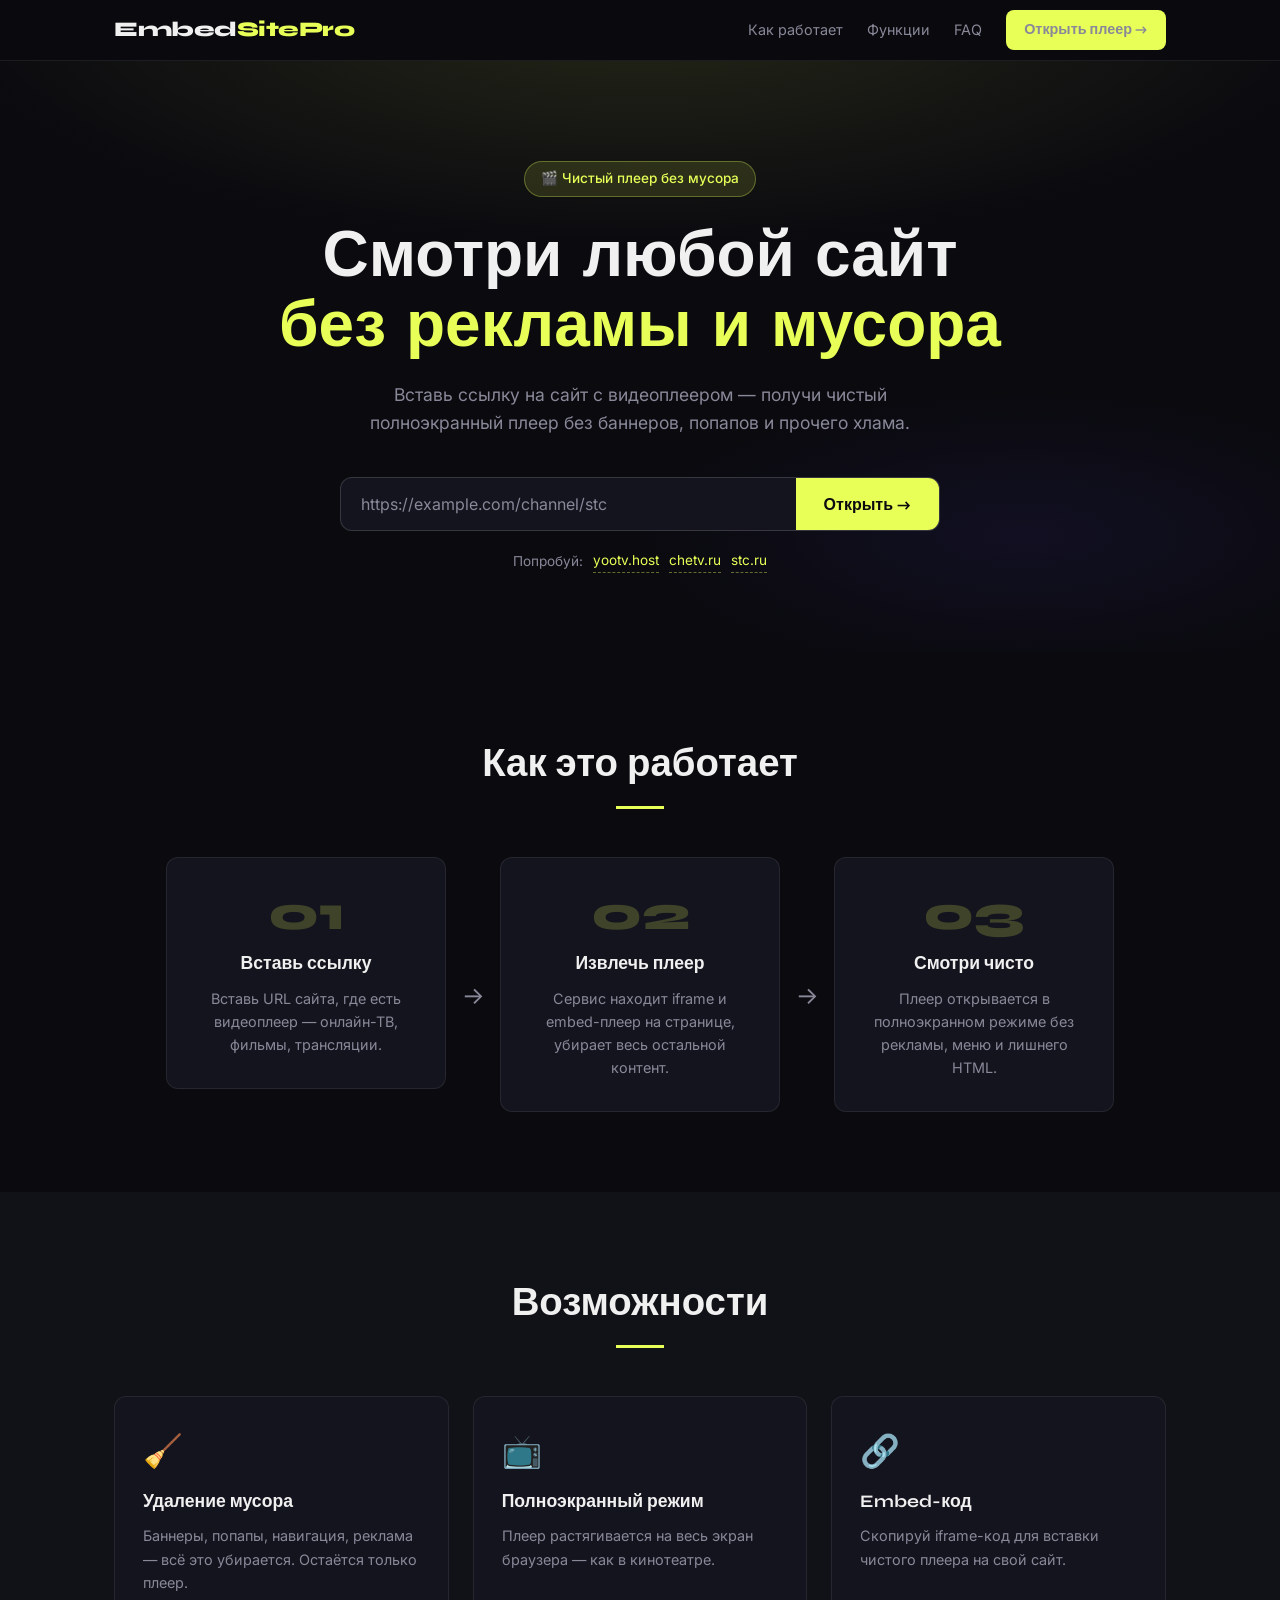
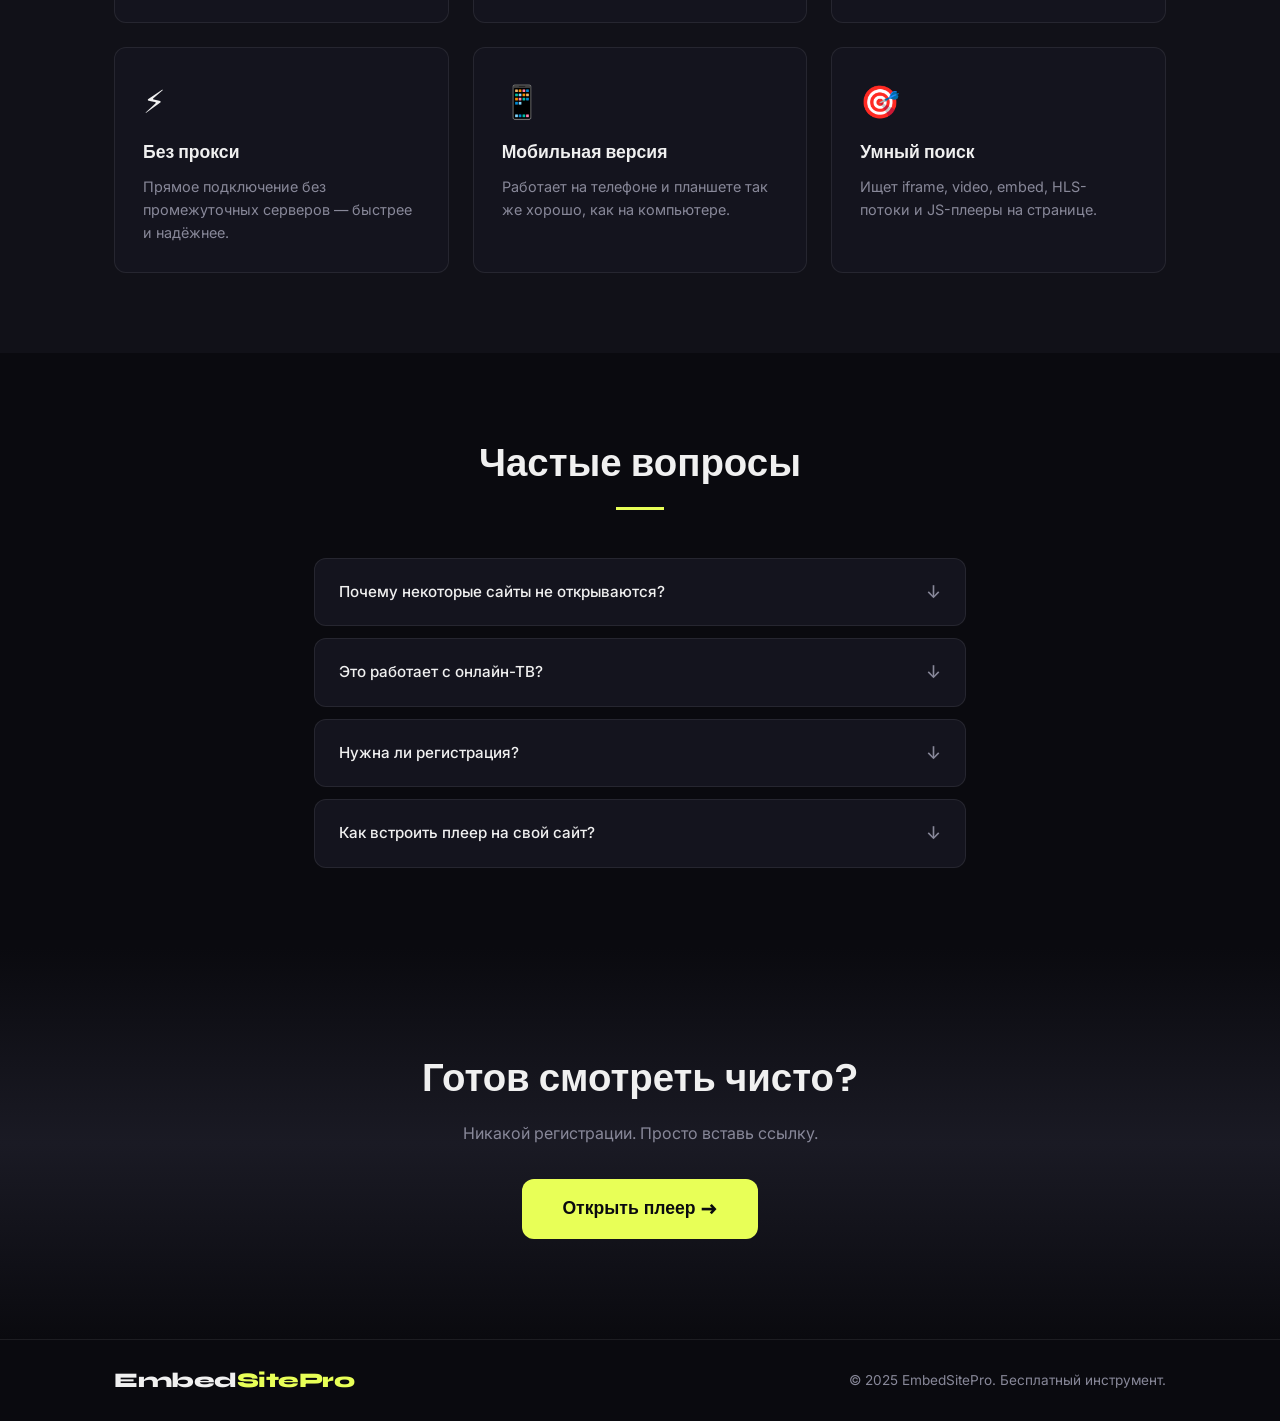
==== index.html @ e1ed6396 "Add files via upload" ====
<!DOCTYPE html>
<html lang="ru">
<head>
  <meta charset="UTF-8" />
  <meta name="viewport" content="width=device-width, initial-scale=1.0" />
  <title>EmbedSitePro — Чистый плеер с любого сайта</title>
  <link rel="stylesheet" href="styles.css" />
  <link rel="preconnect" href="https://fonts.googleapis.com" />
  <link href="https://fonts.googleapis.com/css2?family=Syne:wght@400;700;800&family=Inter:wght@400;500&display=swap" rel="stylesheet" />
</head>
<body>

  <!-- NAV -->
  <nav class="nav">
    <div class="nav-inner">
      <a href="index.html" class="logo">Embed<span>SitePro</span></a>
      <div class="nav-links">
        <a href="#how">Как работает</a>
        <a href="#features">Функции</a>
        <a href="#faq">FAQ</a>
        <a href="player.html" class="btn-nav">Открыть плеер →</a>
      </div>
    </div>
  </nav>

  <!-- HERO -->
  <section class="hero">
    <div class="hero-bg"></div>
    <div class="container">
      <div class="badge">🎬 Чистый плеер без мусора</div>
      <h1>Смотри любой сайт<br/><span class="accent">без рекламы и мусора</span></h1>
      <p class="hero-sub">Вставь ссылку на сайт с видеоплеером — получи чистый полноэкранный плеер без баннеров, попапов и прочего хлама.</p>
      <div class="hero-form">
        <input type="text" id="heroInput" placeholder="https://example.com/channel/stc" autocomplete="off" />
        <button onclick="openPlayer()">Открыть →</button>
      </div>
      <div class="hero-examples">
        <span>Попробуй:</span>
        <a href="#" onclick="tryExample('yootv.host')">yootv.host</a>
        <a href="#" onclick="tryExample('chetv.ru')">chetv.ru</a>
        <a href="#" onclick="tryExample('stc.ru')">stc.ru</a>
      </div>
    </div>
  </section>

  <!-- HOW IT WORKS -->
  <section class="section" id="how">
    <div class="container">
      <h2 class="section-title">Как это работает</h2>
      <div class="steps">
        <div class="step">
          <div class="step-num">01</div>
          <h3>Вставь ссылку</h3>
          <p>Вставь URL сайта, где есть видеоплеер — онлайн-ТВ, фильмы, трансляции.</p>
        </div>
        <div class="step-arrow">→</div>
        <div class="step">
          <div class="step-num">02</div>
          <h3>Извлечь плеер</h3>
          <p>Сервис находит iframe и embed-плеер на странице, убирает весь остальной контент.</p>
        </div>
        <div class="step-arrow">→</div>
        <div class="step">
          <div class="step-num">03</div>
          <h3>Смотри чисто</h3>
          <p>Плеер открывается в полноэкранном режиме без рекламы, меню и лишнего HTML.</p>
        </div>
      </div>
    </div>
  </section>

  <!-- FEATURES -->
  <section class="section features-section" id="features">
    <div class="container">
      <h2 class="section-title">Возможности</h2>
      <div class="features-grid">
        <div class="feature-card">
          <div class="feature-icon">🧹</div>
          <h3>Удаление мусора</h3>
          <p>Баннеры, попапы, навигация, реклама — всё это убирается. Остаётся только плеер.</p>
        </div>
        <div class="feature-card">
          <div class="feature-icon">📺</div>
          <h3>Полноэкранный режим</h3>
          <p>Плеер растягивается на весь экран браузера — как в кинотеатре.</p>
        </div>
        <div class="feature-card">
          <div class="feature-icon">🔗</div>
          <h3>Embed-код</h3>
          <p>Скопируй iframe-код для вставки чистого плеера на свой сайт.</p>
        </div>
        <div class="feature-card">
          <div class="feature-icon">⚡</div>
          <h3>Без прокси</h3>
          <p>Прямое подключение без промежуточных серверов — быстрее и надёжнее.</p>
        </div>
        <div class="feature-card">
          <div class="feature-icon">📱</div>
          <h3>Мобильная версия</h3>
          <p>Работает на телефоне и планшете так же хорошо, как на компьютере.</p>
        </div>
        <div class="feature-card">
          <div class="feature-icon">🎯</div>
          <h3>Умный поиск</h3>
          <p>Ищет iframe, video, embed, HLS-потоки и JS-плееры на странице.</p>
        </div>
      </div>
    </div>
  </section>

  <!-- FAQ -->
  <section class="section" id="faq">
    <div class="container faq-container">
      <h2 class="section-title">Частые вопросы</h2>
      <div class="faq-list">
        <div class="faq-item" onclick="toggleFaq(this)">
          <div class="faq-q">Почему некоторые сайты не открываются? <span class="faq-arrow">↓</span></div>
          <div class="faq-a">Часть сайтов блокирует встраивание через заголовок X-Frame-Options. В таком случае сервис попробует найти прямую ссылку на плеер или HLS-поток и открыть его напрямую.</div>
        </div>
        <div class="faq-item" onclick="toggleFaq(this)">
          <div class="faq-q">Это работает с онлайн-ТВ? <span class="faq-arrow">↓</span></div>
          <div class="faq-a">Да! Сервис специально оптимизирован для онлайн-телевидения: СТС, Первый канал, ЧЕ, Ю и другие каналы с embed-плеерами.</div>
        </div>
        <div class="faq-item" onclick="toggleFaq(this)">
          <div class="faq-q">Нужна ли регистрация? <span class="faq-arrow">↓</span></div>
          <div class="faq-a">Нет. Сервис полностью бесплатный и не требует аккаунта.</div>
        </div>
        <div class="faq-item" onclick="toggleFaq(this)">
          <div class="faq-q">Как встроить плеер на свой сайт? <span class="faq-arrow">↓</span></div>
          <div class="faq-a">Открой плеер, нажми кнопку «Embed-код» и скопируй готовый iframe. Вставь его на свою страницу — плеер будет работать чисто без мусора исходного сайта.</div>
        </div>
      </div>
    </div>
  </section>

  <!-- CTA -->
  <section class="cta-section">
    <div class="container">
      <h2>Готов смотреть чисто?</h2>
      <p>Никакой регистрации. Просто вставь ссылку.</p>
      <a href="player.html" class="btn-cta">Открыть плеер →</a>
    </div>
  </section>

  <!-- FOOTER -->
  <footer class="footer">
    <div class="container">
      <span class="logo">Embed<span>SitePro</span></span>
      <span class="footer-copy">© 2025 EmbedSitePro. Бесплатный инструмент.</span>
    </div>
  </footer>

  <script>
    function openPlayer() {
      const val = document.getElementById('heroInput').value.trim();
      if (!val) return;
      const url = val.startsWith('http') ? val : 'https://' + val;
      window.location.href = 'player.html?url=' + encodeURIComponent(url);
    }

    function tryExample(domain) {
      document.getElementById('heroInput').value = domain;
      openPlayer();
    }

    document.getElementById('heroInput').addEventListener('keydown', e => {
      if (e.key === 'Enter') openPlayer();
    });

    function toggleFaq(el) {
      el.classList.toggle('open');
    }
  </script>
</body>
</html>
---- styles.css ----
/* ═══════════════════════════════════════
   EmbedSitePro — Styles
   Font: Syne (headers) + Inter (body)
   Theme: Dark industrial / TV broadcast
═══════════════════════════════════════ */

*, *::before, *::after { box-sizing: border-box; margin: 0; padding: 0; }

:root {
  --bg: #0a0a0f;
  --bg2: #111118;
  --bg3: #1a1a24;
  --card: #14141e;
  --border: rgba(255,255,255,0.08);
  --border2: rgba(255,255,255,0.15);
  --accent: #e8ff57;
  --accent2: #c8e000;
  --text: #f0f0f0;
  --muted: #888899;
  --radius: 12px;
  --radius-sm: 8px;
}

html { scroll-behavior: smooth; }

body {
  background: var(--bg);
  color: var(--text);
  font-family: 'Inter', system-ui, sans-serif;
  font-size: 16px;
  line-height: 1.6;
  min-height: 100vh;
}

/* ── TYPOGRAPHY ─────────────────────── */
h1, h2, h3, .logo { font-family: 'Syne', sans-serif; }

h1 { font-size: clamp(2.2rem, 5vw, 4rem); font-weight: 800; line-height: 1.1; }
h2 { font-size: clamp(1.6rem, 3vw, 2.4rem); font-weight: 700; }
h3 { font-size: 1.1rem; font-weight: 700; }

.accent { color: var(--accent); }

/* ── LAYOUT ──────────────────────────── */
.container { max-width: 1100px; margin: 0 auto; padding: 0 24px; }

/* ── NAV ─────────────────────────────── */
.nav {
  position: sticky; top: 0; z-index: 100;
  background: rgba(10,10,15,0.92);
  backdrop-filter: blur(12px);
  border-bottom: 1px solid var(--border);
}

.nav-inner {
  max-width: 1100px; margin: 0 auto; padding: 0 24px;
  height: 60px;
  display: flex; align-items: center; gap: 2rem;
}

.logo {
  font-size: 1.3rem; font-weight: 800;
  color: var(--text); text-decoration: none;
  letter-spacing: -0.5px;
}
.logo span { color: var(--accent); }

.nav-links {
  display: flex; align-items: center; gap: 1.5rem;
  margin-left: auto;
}
.nav-links a {
  color: var(--muted); text-decoration: none; font-size: 0.9rem;
  transition: color 0.2s;
}
.nav-links a:hover { color: var(--text); }

.btn-nav {
  background: var(--accent); color: #0a0a0f;
  padding: 8px 18px; border-radius: var(--radius-sm);
  font-weight: 700; font-size: 0.85rem;
  text-decoration: none; font-family: 'Syne', sans-serif;
  transition: background 0.2s, transform 0.1s;
}
.btn-nav:hover { background: var(--accent2); color: #0a0a0f !important; }

/* ── HERO ────────────────────────────── */
.hero {
  position: relative; overflow: hidden;
  padding: 100px 0 80px;
  text-align: center;
}

.hero-bg {
  position: absolute; inset: 0; z-index: 0;
  background:
    radial-gradient(ellipse 80% 60% at 50% -10%, rgba(232,255,87,0.12) 0%, transparent 70%),
    radial-gradient(ellipse 50% 40% at 80% 80%, rgba(100,80,255,0.08) 0%, transparent 60%);
}

.hero .container { position: relative; z-index: 1; }

.badge {
  display: inline-block;
  background: rgba(232,255,87,0.12);
  border: 1px solid rgba(232,255,87,0.3);
  color: var(--accent);
  padding: 6px 16px; border-radius: 100px;
  font-size: 0.85rem; font-weight: 500;
  margin-bottom: 1.5rem;
}

.hero h1 { margin-bottom: 1.2rem; }

.hero-sub {
  color: var(--muted); font-size: 1.1rem;
  max-width: 560px; margin: 0 auto 2.5rem;
}

.hero-form {
  display: flex; gap: 0;
  max-width: 600px; margin: 0 auto 1.2rem;
  background: var(--card);
  border: 1px solid var(--border2);
  border-radius: var(--radius);
  overflow: hidden;
}

.hero-form input {
  flex: 1; background: transparent;
  border: none; outline: none;
  color: var(--text); font-size: 1rem;
  padding: 16px 20px;
  font-family: 'Inter', sans-serif;
}
.hero-form input::placeholder { color: var(--muted); }

.hero-form button {
  background: var(--accent); color: #0a0a0f;
  border: none; padding: 16px 28px;
  font-size: 1rem; font-weight: 700; cursor: pointer;
  font-family: 'Syne', sans-serif;
  transition: background 0.2s;
  white-space: nowrap;
}
.hero-form button:hover { background: var(--accent2); }

.hero-examples {
  display: flex; align-items: center; gap: 10px;
  justify-content: center; flex-wrap: wrap;
  font-size: 0.85rem;
}
.hero-examples span { color: var(--muted); }
.hero-examples a {
  color: var(--accent); text-decoration: none;
  border-bottom: 1px dashed rgba(232,255,87,0.4);
  transition: border-color 0.2s;
}
.hero-examples a:hover { border-color: var(--accent); }

/* ── SECTIONS ────────────────────────── */
.section { padding: 80px 0; }
.section-title {
  text-align: center; margin-bottom: 3rem;
  position: relative;
}
.section-title::after {
  content: '';
  display: block; width: 48px; height: 3px;
  background: var(--accent);
  margin: 12px auto 0;
}

/* ── STEPS ───────────────────────────── */
.steps {
  display: flex; align-items: flex-start;
  gap: 16px; flex-wrap: wrap; justify-content: center;
}

.step {
  flex: 1; min-width: 200px; max-width: 280px;
  background: var(--card);
  border: 1px solid var(--border);
  border-radius: var(--radius);
  padding: 2rem 1.5rem;
  text-align: center;
}

.step-num {
  font-family: 'Syne', sans-serif;
  font-size: 3rem; font-weight: 800;
  color: rgba(232,255,87,0.2);
  line-height: 1; margin-bottom: 12px;
}

.step h3 { margin-bottom: 8px; }
.step p { color: var(--muted); font-size: 0.9rem; }

.step-arrow {
  font-size: 1.5rem; color: var(--muted);
  align-self: center; padding-top: 24px;
}

/* ── FEATURES ────────────────────────── */
.features-section { background: var(--bg2); }

.features-grid {
  display: grid;
  grid-template-columns: repeat(auto-fill, minmax(280px, 1fr));
  gap: 1.5rem;
}

.feature-card {
  background: var(--card);
  border: 1px solid var(--border);
  border-radius: var(--radius);
  padding: 1.75rem;
  transition: border-color 0.2s, transform 0.2s;
}
.feature-card:hover {
  border-color: rgba(232,255,87,0.3);
  transform: translateY(-2px);
}

.feature-icon { font-size: 2rem; margin-bottom: 12px; }
.feature-card h3 { margin-bottom: 8px; }
.feature-card p { color: var(--muted); font-size: 0.9rem; }

/* ── FAQ ─────────────────────────────── */
.faq-container { max-width: 700px; }

.faq-list { display: flex; flex-direction: column; gap: 12px; }

.faq-item {
  background: var(--card);
  border: 1px solid var(--border);
  border-radius: var(--radius);
  cursor: pointer;
  overflow: hidden;
  transition: border-color 0.2s;
}
.faq-item:hover { border-color: var(--border2); }
.faq-item.open { border-color: rgba(232,255,87,0.3); }

.faq-q {
  padding: 1.2rem 1.5rem;
  display: flex; justify-content: space-between; align-items: center;
  font-weight: 500; font-size: 0.95rem;
}

.faq-arrow {
  color: var(--muted); font-size: 1.1rem;
  transition: transform 0.3s;
}
.faq-item.open .faq-arrow { transform: rotate(180deg); color: var(--accent); }

.faq-a {
  max-height: 0; overflow: hidden;
  color: var(--muted); font-size: 0.9rem;
  padding: 0 1.5rem;
  transition: max-height 0.3s ease, padding 0.3s;
}
.faq-item.open .faq-a {
  max-height: 200px;
  padding: 0 1.5rem 1.2rem;
}

/* ── CTA ─────────────────────────────── */
.cta-section {
  padding: 100px 0;
  text-align: center;
  background: linear-gradient(180deg, var(--bg) 0%, var(--bg3) 50%, var(--bg) 100%);
}

.cta-section h2 { margin-bottom: 12px; }
.cta-section p { color: var(--muted); margin-bottom: 2rem; }

.btn-cta {
  display: inline-block;
  background: var(--accent); color: #0a0a0f;
  padding: 16px 40px; border-radius: var(--radius);
  font-size: 1.1rem; font-weight: 800;
  font-family: 'Syne', sans-serif;
  text-decoration: none;
  transition: background 0.2s, transform 0.1s;
}
.btn-cta:hover { background: var(--accent2); transform: scale(1.02); }

/* ── FOOTER ──────────────────────────── */
.footer {
  border-top: 1px solid var(--border);
  padding: 24px;
}
.footer .container {
  display: flex; justify-content: space-between;
  align-items: center; gap: 1rem; flex-wrap: wrap;
}
.footer-copy { color: var(--muted); font-size: 0.85rem; }

/* ══════════════════════════════════════
   PLAYER PAGE
══════════════════════════════════════ */
body.player-page {
  display: flex; flex-direction: column;
  height: 100vh; overflow: hidden;
  background: #000;
}

/* ── TOPBAR ──────────────────────────── */
.player-topbar {
  display: flex; align-items: center; gap: 12px;
  padding: 10px 16px;
  background: var(--bg2);
  border-bottom: 1px solid var(--border);
  flex-shrink: 0; z-index: 10;
  min-height: 56px;
}

.logo-small {
  font-family: 'Syne', sans-serif;
  font-size: 1rem; font-weight: 800;
  color: var(--text); text-decoration: none;
  white-space: nowrap;
}
.logo-small span { color: var(--accent); }

.player-url-wrap {
  display: flex; flex: 1; gap: 0;
  background: var(--bg3);
  border: 1px solid var(--border);
  border-radius: var(--radius-sm);
  overflow: hidden;
  max-width: 800px;
}

.player-url-wrap input {
  flex: 1; background: transparent;
  border: none; outline: none;
  color: var(--text); font-size: 0.9rem;
  padding: 10px 14px;
  font-family: 'Inter', sans-serif;
  min-width: 0;
}
.player-url-wrap input::placeholder { color: var(--muted); }

#loadBtn {
  background: var(--accent); color: #0a0a0f;
  border: none; padding: 10px 18px;
  font-size: 0.85rem; font-weight: 700; cursor: pointer;
  font-family: 'Syne', sans-serif;
  white-space: nowrap;
  transition: background 0.15s;
}
#loadBtn:hover { background: var(--accent2); }

.topbar-actions {
  display: flex; gap: 8px; flex-shrink: 0;
}

.topbar-actions button {
  background: var(--bg3);
  border: 1px solid var(--border);
  color: var(--text);
  width: 38px; height: 38px;
  border-radius: var(--radius-sm);
  cursor: pointer; font-size: 1rem;
  display: flex; align-items: center; justify-content: center;
  transition: background 0.15s, border-color 0.15s;
}
.topbar-actions button:hover {
  background: var(--card); border-color: var(--border2);
}

/* ── PLAYER AREA ─────────────────────── */
.player-area {
  flex: 1; position: relative;
  display: flex; align-items: center; justify-content: center;
  overflow: hidden; background: #000;
}

/* ── START SCREEN ────────────────────── */
.start-screen, .loader-screen, .error-screen {
  position: absolute; inset: 0;
  display: flex; align-items: center; justify-content: center;
  background: var(--bg);
  z-index: 5;
}

.start-inner, .loader-inner, .error-inner {
  text-align: center; padding: 2rem;
  max-width: 520px; width: 100%;
}

.start-icon { font-size: 4rem; margin-bottom: 1rem; }
.start-inner h2 { margin-bottom: 12px; }
.start-inner p { color: var(--muted); margin-bottom: 2rem; }

.start-form {
  display: flex; gap: 0;
  background: var(--card);
  border: 1px solid var(--border2);
  border-radius: var(--radius);
  overflow: hidden;
  margin-bottom: 1.5rem;
}

.start-form input {
  flex: 1; background: transparent;
  border: none; outline: none;
  color: var(--text); font-size: 0.95rem;
  padding: 14px 18px;
  font-family: 'Inter', sans-serif;
  min-width: 0;
}
.start-form input::placeholder { color: var(--muted); }

.start-form button {
  background: var(--accent); color: #0a0a0f;
  border: none; padding: 14px 22px;
  font-weight: 700; cursor: pointer;
  font-family: 'Syne', sans-serif;
  white-space: nowrap;
  transition: background 0.15s;
}
.start-form button:hover { background: var(--accent2); }

.start-examples {
  display: flex; flex-wrap: wrap; gap: 8px;
  justify-content: center; align-items: center;
  font-size: 0.85rem;
}
.start-examples span { color: var(--muted); }
.start-examples button {
  background: var(--card);
  border: 1px solid var(--border2);
  color: var(--accent); padding: 6px 14px;
  border-radius: 100px; font-size: 0.8rem;
  cursor: pointer; transition: background 0.15s;
  font-family: 'Inter', sans-serif;
}
.start-examples button:hover { background: var(--bg3); }

/* ── LOADER ──────────────────────────── */
.spinner {
  width: 48px; height: 48px;
  border: 3px solid var(--border2);
  border-top-color: var(--accent);
  border-radius: 50%;
  animation: spin 0.8s linear infinite;
  margin: 0 auto 1.5rem;
}
@keyframes spin { to { transform: rotate(360deg); } }

#loaderText { color: var(--text); margin-bottom: 1rem; }

.loader-steps {
  display: flex; flex-direction: column; gap: 6px;
  text-align: left; max-width: 320px; margin: 0 auto;
}
.loader-step {
  font-size: 0.82rem; color: var(--accent);
  animation: fadeIn 0.3s ease;
}
@keyframes fadeIn { from { opacity: 0; transform: translateY(4px); } to { opacity: 1; transform: none; } }

/* ── ERROR ───────────────────────────── */
.error-icon { font-size: 3rem; margin-bottom: 1rem; }
.error-inner h3 { margin-bottom: 10px; }
.error-inner p { color: var(--muted); margin-bottom: 2rem; font-size: 0.9rem; }

.error-actions {
  display: flex; gap: 10px; flex-wrap: wrap; justify-content: center;
}
.error-actions button {
  background: var(--card);
  border: 1px solid var(--border2);
  color: var(--text); padding: 10px 18px;
  border-radius: var(--radius-sm);
  font-size: 0.85rem; cursor: pointer;
  transition: background 0.15s, border-color 0.15s;
  font-family: 'Inter', sans-serif;
}
.error-actions button:first-child {
  background: var(--accent); color: #0a0a0f;
  border-color: var(--accent); font-weight: 700;
}
.error-actions button:hover { background: var(--bg3); }
.error-actions button:first-child:hover { background: var(--accent2); }

/* ── IFRAME WRAP ─────────────────────── */
.iframe-wrap {
  position: absolute; inset: 0;
  display: flex; align-items: stretch;
}

.iframe-wrap iframe {
  width: 100%; height: 100%; border: none;
  display: block;
}

.iframe-overlay {
  position: absolute; inset: 0;
  background: rgba(0,0,0,0.85);
  display: flex; align-items: center; justify-content: center;
  z-index: 10;
}

.overlay-msg {
  text-align: center; padding: 2rem; max-width: 400px;
}
.overlay-icon { font-size: 2.5rem; margin-bottom: 1rem; }
.overlay-msg h3 { margin-bottom: 8px; }
.overlay-msg p { color: var(--muted); margin-bottom: 1.5rem; font-size: 0.9rem; }
.overlay-msg button {
  background: var(--accent); color: #0a0a0f;
  border: none; padding: 12px 24px;
  border-radius: var(--radius-sm);
  font-weight: 700; cursor: pointer;
  font-family: 'Syne', sans-serif;
  transition: background 0.15s;
}
.overlay-msg button:hover { background: var(--accent2); }

/* ── NATIVE VIDEO ────────────────────── */
.native-player-wrap {
  position: absolute; inset: 0;
  display: flex; align-items: center; justify-content: center;
  background: #000;
  flex-direction: column;
}

.native-player-wrap video {
  width: 100%; height: 100%;
  object-fit: contain;
}

.native-label {
  position: absolute; top: 12px; left: 16px;
  background: rgba(0,0,0,0.7);
  color: var(--accent);
  padding: 4px 12px; border-radius: 100px;
  font-size: 0.8rem;
}

/* ── EMBED MODAL ─────────────────────── */
.modal-backdrop {
  position: fixed; inset: 0; z-index: 1000;
  background: rgba(0,0,0,0.75);
  display: flex; align-items: center; justify-content: center;
  padding: 1rem;
}

.modal {
  background: var(--bg2);
  border: 1px solid var(--border2);
  border-radius: var(--radius);
  padding: 2rem; width: 100%; max-width: 520px;
}

.modal h3 { margin-bottom: 8px; }
.modal > p { color: var(--muted); font-size: 0.9rem; margin-bottom: 1rem; }

.modal textarea {
  width: 100%;
  background: var(--bg3);
  border: 1px solid var(--border);
  border-radius: var(--radius-sm);
  color: var(--accent);
  font-family: 'Courier New', monospace;
  font-size: 0.8rem; padding: 12px;
  resize: vertical; outline: none;
  margin-bottom: 1rem;
}

.modal-actions { display: flex; gap: 10px; }
.modal-actions button {
  flex: 1;
  background: var(--card);
  border: 1px solid var(--border2);
  color: var(--text); padding: 10px;
  border-radius: var(--radius-sm);
  font-size: 0.9rem; cursor: pointer;
  font-family: 'Syne', sans-serif; font-weight: 700;
  transition: background 0.15s;
}
.modal-actions button:first-child {
  background: var(--accent); color: #0a0a0f;
  border-color: var(--accent);
}
.modal-actions button:hover { background: var(--bg3); }
.modal-actions button:first-child:hover { background: var(--accent2); }

/* ── RESPONSIVE ──────────────────────── */
@media (max-width: 640px) {
  .nav-links a:not(.btn-nav) { display: none; }
  .step-arrow { transform: rotate(90deg); }
  .steps { flex-direction: column; align-items: center; }

  .player-topbar { flex-wrap: wrap; }
  .logo-small { order: 1; }
  .topbar-actions { order: 2; margin-left: auto; }
  .player-url-wrap { order: 3; width: 100%; max-width: 100%; }
}
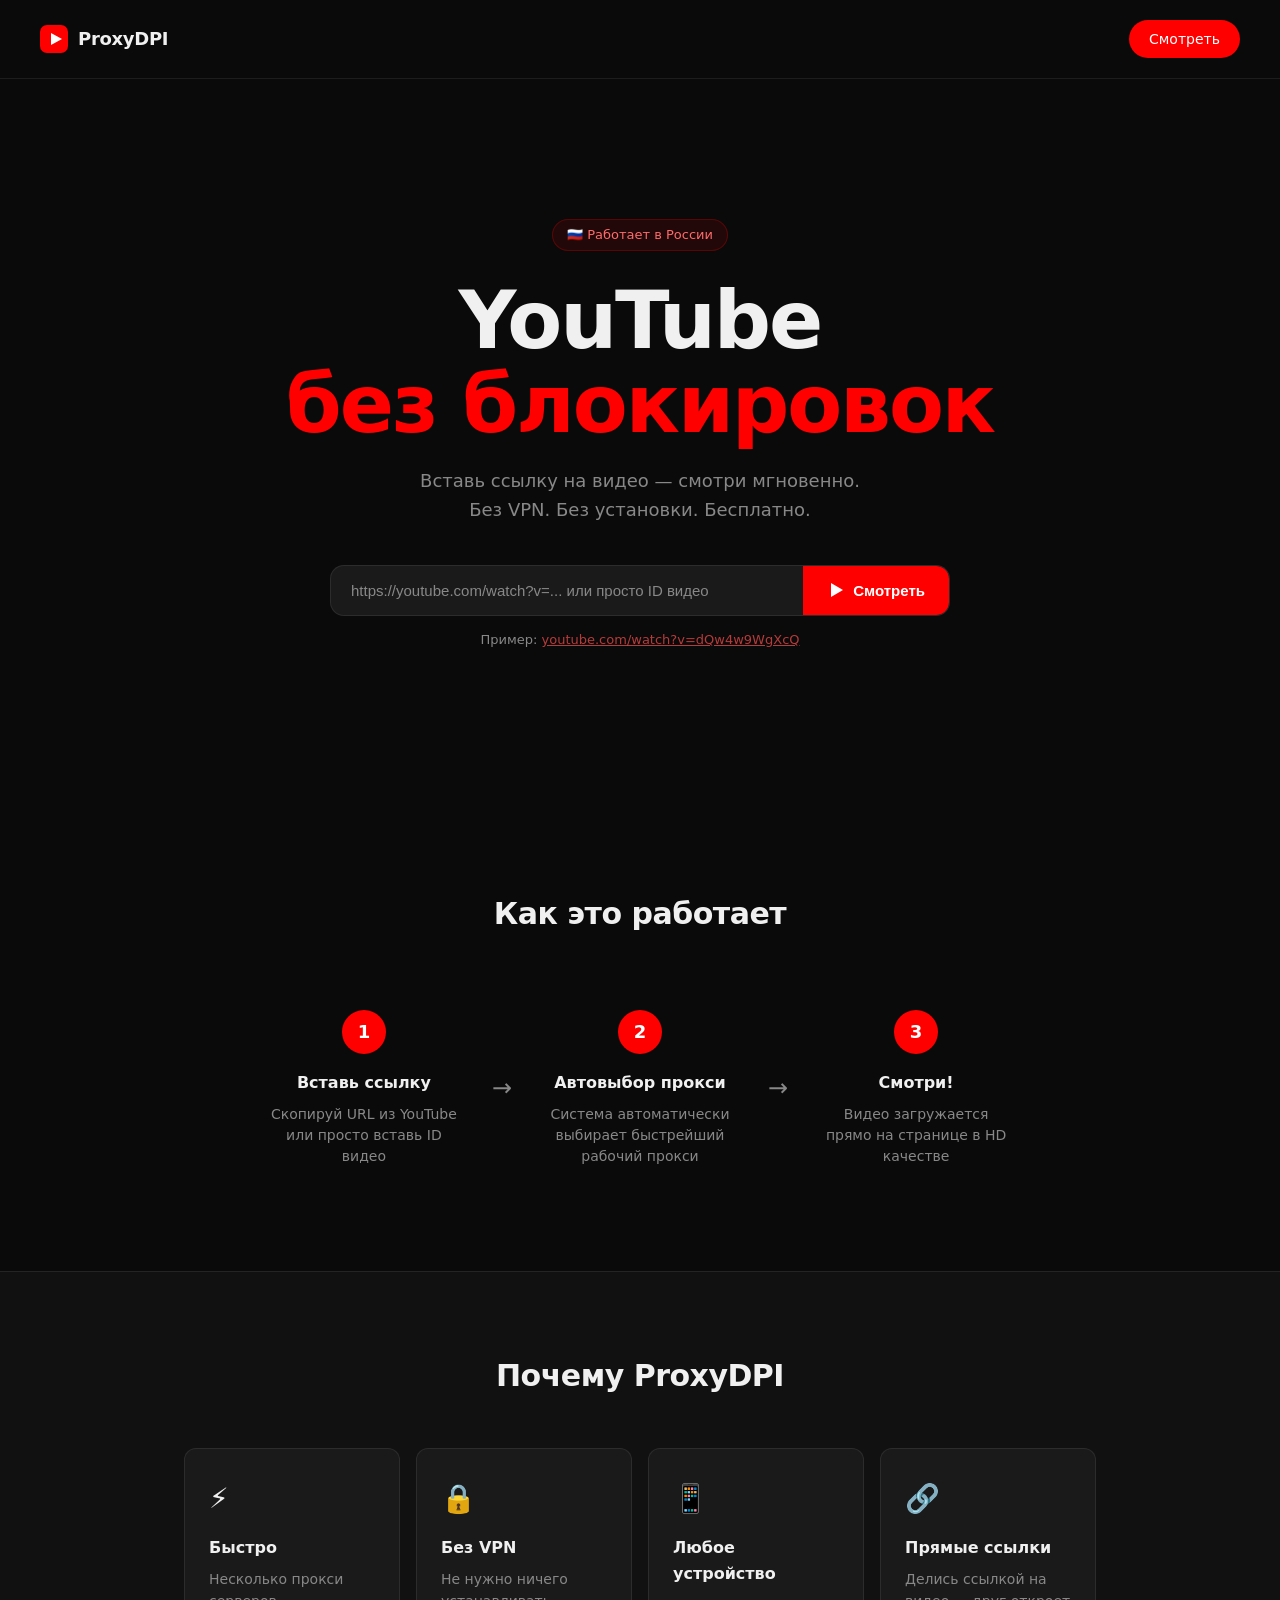
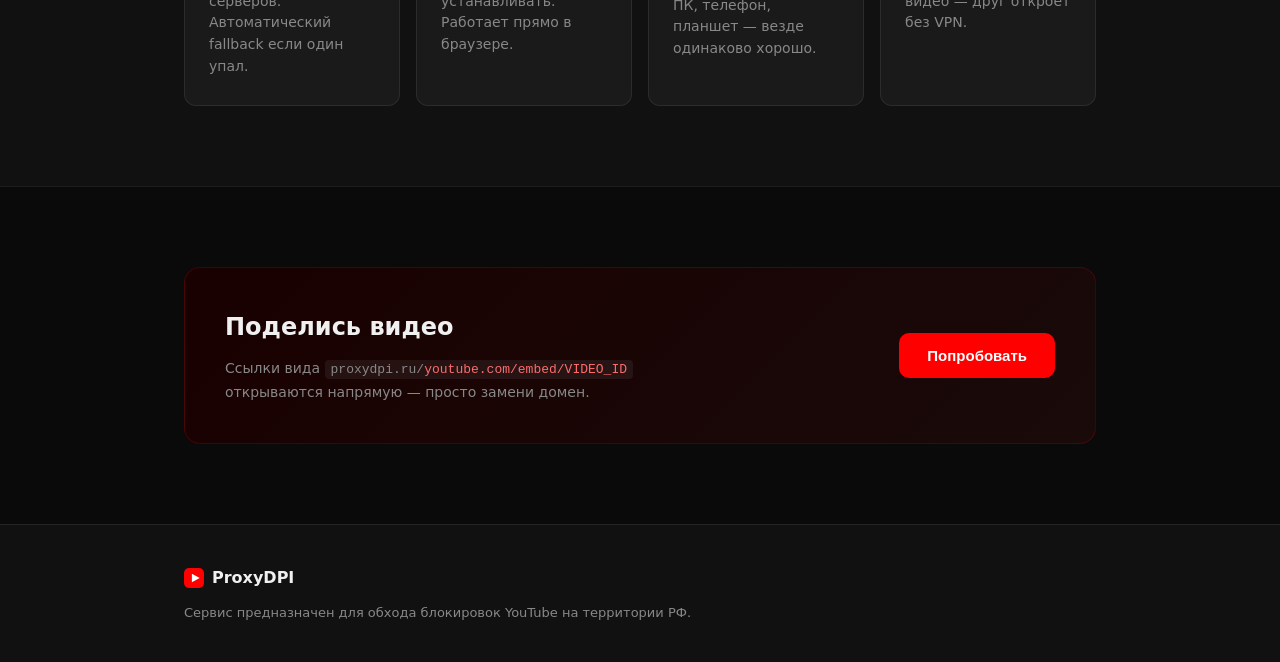
==== commit 34b7effc: "Add files via upload" ====
--- a/index.html
+++ b/index.html
@@ -3,173 +3,171 @@
 <head>
   <meta charset="UTF-8" />
   <meta name="viewport" content="width=device-width, initial-scale=1.0" />
-  <title>EmbedSitePro — Чистый плеер с любого сайта</title>
-  <link rel="stylesheet" href="styles.css" />
-  <link rel="preconnect" href="https://fonts.googleapis.com" />
-  <link href="https://fonts.googleapis.com/css2?family=Syne:wght@400;700;800&family=Inter:wght@400;500&display=swap" rel="stylesheet" />
+  <title>ProxyDPI — YouTube в России</title>
+  <link rel="stylesheet" href="style.css" />
+  <meta name="description" content="Смотри YouTube без VPN. Вставь ссылку — смотри прямо сейчас." />
 </head>
 <body>
 
-  <!-- NAV -->
-  <nav class="nav">
-    <div class="nav-inner">
-      <a href="index.html" class="logo">Embed<span>SitePro</span></a>
-      <div class="nav-links">
-        <a href="#how">Как работает</a>
-        <a href="#features">Функции</a>
-        <a href="#faq">FAQ</a>
-        <a href="player.html" class="btn-nav">Открыть плеер →</a>
+  <!-- HERO -->
+  <header class="hero">
+    <nav class="nav">
+      <div class="logo">
+        <svg width="28" height="28" viewBox="0 0 28 28" fill="none">
+          <rect width="28" height="28" rx="7" fill="#FF0000"/>
+          <polygon points="11,8 22,14 11,20" fill="white"/>
+        </svg>
+        <span>ProxyDPI</span>
       </div>
+      <a href="#watch" class="btn-nav">Смотреть</a>
+    </nav>
+
+    <div class="hero-content">
+      <div class="badge">🇷🇺 Работает в России</div>
+      <h1>YouTube<br/><span class="accent">без блокировок</span></h1>
+      <p class="sub">Вставь ссылку на видео — смотри мгновенно.<br/>Без VPN. Без установки. Бесплатно.</p>
+
+      <div class="search-box" id="watch">
+        <input
+          type="text"
+          id="url-input"
+          placeholder="https://youtube.com/watch?v=... или просто ID видео"
+          autocomplete="off"
+        />
+        <button id="watch-btn" onclick="loadVideo()">
+          <svg width="18" height="18" viewBox="0 0 18 18" fill="none">
+            <polygon points="4,2 16,9 4,16" fill="currentColor"/>
+          </svg>
+          Смотреть
+        </button>
+      </div>
+      <p class="hint">Пример: <a href="#" onclick="demo(); return false;">youtube.com/watch?v=dQw4w9WgXcQ</a></p>
     </div>
-  </nav>
+  </header>
 
-  <!-- HERO -->
-  <section class="hero">
-    <div class="hero-bg"></div>
+  <!-- PLAYER SECTION -->
+  <section class="player-section" id="player-section" style="display:none">
     <div class="container">
-      <div class="badge">🎬 Чистый плеер без мусора</div>
-      <h1>Смотри любой сайт<br/><span class="accent">без рекламы и мусора</span></h1>
-      <p class="hero-sub">Вставь ссылку на сайт с видеоплеером — получи чистый полноэкранный плеер без баннеров, попапов и прочего хлама.</p>
-      <div class="hero-form">
-        <input type="text" id="heroInput" placeholder="https://example.com/channel/stc" autocomplete="off" />
-        <button onclick="openPlayer()">Открыть →</button>
+      <div class="player-header">
+        <h2 id="player-title">Загрузка...</h2>
+        <div class="proxy-status">
+          <span class="dot" id="status-dot"></span>
+          <span id="status-text">Подключение...</span>
+        </div>
       </div>
-      <div class="hero-examples">
-        <span>Попробуй:</span>
-        <a href="#" onclick="tryExample('yootv.host')">yootv.host</a>
-        <a href="#" onclick="tryExample('chetv.ru')">chetv.ru</a>
-        <a href="#" onclick="tryExample('stc.ru')">stc.ru</a>
+      <div class="player-wrap" id="player-wrap">
+        <div class="loader" id="loader">
+          <div class="spinner"></div>
+          <p>Ищем рабочий прокси...</p>
+        </div>
+        <iframe
+          id="yt-frame"
+          style="display:none"
+          allowfullscreen
+          allow="accelerometer; autoplay; clipboard-write; encrypted-media; gyroscope; picture-in-picture"
+          frameborder="0"
+        ></iframe>
+        <div class="error-block" id="error-block" style="display:none">
+          <div class="error-icon">⚠️</div>
+          <h3>Не удалось загрузить</h3>
+          <p id="error-msg">Все прокси недоступны. Попробуйте позже.</p>
+          <button onclick="retryLoad()" class="btn-retry">Попробовать снова</button>
+        </div>
+      </div>
+      <div class="player-actions">
+        <button onclick="copyLink()" class="btn-action">
+          <svg width="14" height="14" viewBox="0 0 14 14" fill="none"><rect x="4" y="4" width="8" height="8" rx="1.5" stroke="currentColor" stroke-width="1.2"/><path d="M2 10V2h8" stroke="currentColor" stroke-width="1.2" stroke-linecap="round"/></svg>
+          Скопировать ссылку
+        </button>
+        <button onclick="openNewSearch()" class="btn-action">
+          <svg width="14" height="14" viewBox="0 0 14 14" fill="none"><circle cx="6" cy="6" r="4" stroke="currentColor" stroke-width="1.2"/><path d="M9.5 9.5L12 12" stroke="currentColor" stroke-width="1.2" stroke-linecap="round"/></svg>
+          Другое видео
+        </button>
       </div>
     </div>
   </section>
 
   <!-- HOW IT WORKS -->
-  <section class="section" id="how">
+  <section class="how">
     <div class="container">
       <h2 class="section-title">Как это работает</h2>
       <div class="steps">
         <div class="step">
-          <div class="step-num">01</div>
+          <div class="step-num">1</div>
           <h3>Вставь ссылку</h3>
-          <p>Вставь URL сайта, где есть видеоплеер — онлайн-ТВ, фильмы, трансляции.</p>
+          <p>Скопируй URL из YouTube или просто вставь ID видео</p>
         </div>
         <div class="step-arrow">→</div>
         <div class="step">
-          <div class="step-num">02</div>
-          <h3>Извлечь плеер</h3>
-          <p>Сервис находит iframe и embed-плеер на странице, убирает весь остальной контент.</p>
+          <div class="step-num">2</div>
+          <h3>Автовыбор прокси</h3>
+          <p>Система автоматически выбирает быстрейший рабочий прокси</p>
         </div>
         <div class="step-arrow">→</div>
         <div class="step">
-          <div class="step-num">03</div>
-          <h3>Смотри чисто</h3>
-          <p>Плеер открывается в полноэкранном режиме без рекламы, меню и лишнего HTML.</p>
+          <div class="step-num">3</div>
+          <h3>Смотри!</h3>
+          <p>Видео загружается прямо на странице в HD качестве</p>
         </div>
       </div>
     </div>
   </section>
 
   <!-- FEATURES -->
-  <section class="section features-section" id="features">
+  <section class="features">
     <div class="container">
-      <h2 class="section-title">Возможности</h2>
-      <div class="features-grid">
-        <div class="feature-card">
-          <div class="feature-icon">🧹</div>
-          <h3>Удаление мусора</h3>
-          <p>Баннеры, попапы, навигация, реклама — всё это убирается. Остаётся только плеер.</p>
+      <h2 class="section-title">Почему ProxyDPI</h2>
+      <div class="feat-grid">
+        <div class="feat-card">
+          <div class="feat-icon">⚡</div>
+          <h3>Быстро</h3>
+          <p>Несколько прокси серверов. Автоматический fallback если один упал.</p>
         </div>
-        <div class="feature-card">
-          <div class="feature-icon">📺</div>
-          <h3>Полноэкранный режим</h3>
-          <p>Плеер растягивается на весь экран браузера — как в кинотеатре.</p>
+        <div class="feat-card">
+          <div class="feat-icon">🔒</div>
+          <h3>Без VPN</h3>
+          <p>Не нужно ничего устанавливать. Работает прямо в браузере.</p>
         </div>
-        <div class="feature-card">
-          <div class="feature-icon">🔗</div>
-          <h3>Embed-код</h3>
-          <p>Скопируй iframe-код для вставки чистого плеера на свой сайт.</p>
+        <div class="feat-card">
+          <div class="feat-icon">📱</div>
+          <h3>Любое устройство</h3>
+          <p>ПК, телефон, планшет — везде одинаково хорошо.</p>
         </div>
-        <div class="feature-card">
-          <div class="feature-icon">⚡</div>
-          <h3>Без прокси</h3>
-          <p>Прямое подключение без промежуточных серверов — быстрее и надёжнее.</p>
-        </div>
-        <div class="feature-card">
-          <div class="feature-icon">📱</div>
-          <h3>Мобильная версия</h3>
-          <p>Работает на телефоне и планшете так же хорошо, как на компьютере.</p>
-        </div>
-        <div class="feature-card">
-          <div class="feature-icon">🎯</div>
-          <h3>Умный поиск</h3>
-          <p>Ищет iframe, video, embed, HLS-потоки и JS-плееры на странице.</p>
+        <div class="feat-card">
+          <div class="feat-icon">🔗</div>
+          <h3>Прямые ссылки</h3>
+          <p>Делись ссылкой на видео — друг откроет без VPN.</p>
         </div>
       </div>
     </div>
   </section>
 
-  <!-- FAQ -->
-  <section class="section" id="faq">
-    <div class="container faq-container">
-      <h2 class="section-title">Частые вопросы</h2>
-      <div class="faq-list">
-        <div class="faq-item" onclick="toggleFaq(this)">
-          <div class="faq-q">Почему некоторые сайты не открываются? <span class="faq-arrow">↓</span></div>
-          <div class="faq-a">Часть сайтов блокирует встраивание через заголовок X-Frame-Options. В таком случае сервис попробует найти прямую ссылку на плеер или HLS-поток и открыть его напрямую.</div>
+  <!-- SHARE / EMBED INFO -->
+  <section class="share-section">
+    <div class="container">
+      <div class="share-box">
+        <div>
+          <h2>Поделись видео</h2>
+          <p>Ссылки вида <code>proxydpi.ru/<span class="hl">youtube.com/embed/VIDEO_ID</span></code> открываются напрямую — просто замени домен.</p>
         </div>
-        <div class="faq-item" onclick="toggleFaq(this)">
-          <div class="faq-q">Это работает с онлайн-ТВ? <span class="faq-arrow">↓</span></div>
-          <div class="faq-a">Да! Сервис специально оптимизирован для онлайн-телевидения: СТС, Первый канал, ЧЕ, Ю и другие каналы с embed-плеерами.</div>
-        </div>
-        <div class="faq-item" onclick="toggleFaq(this)">
-          <div class="faq-q">Нужна ли регистрация? <span class="faq-arrow">↓</span></div>
-          <div class="faq-a">Нет. Сервис полностью бесплатный и не требует аккаунта.</div>
-        </div>
-        <div class="faq-item" onclick="toggleFaq(this)">
-          <div class="faq-q">Как встроить плеер на свой сайт? <span class="faq-arrow">↓</span></div>
-          <div class="faq-a">Открой плеер, нажми кнопку «Embed-код» и скопируй готовый iframe. Вставь его на свою страницу — плеер будет работать чисто без мусора исходного сайта.</div>
-        </div>
+        <button onclick="openNewSearch()" class="btn-primary">Попробовать</button>
       </div>
     </div>
   </section>
 
-  <!-- CTA -->
-  <section class="cta-section">
-    <div class="container">
-      <h2>Готов смотреть чисто?</h2>
-      <p>Никакой регистрации. Просто вставь ссылку.</p>
-      <a href="player.html" class="btn-cta">Открыть плеер →</a>
-    </div>
-  </section>
-
-  <!-- FOOTER -->
   <footer class="footer">
     <div class="container">
-      <span class="logo">Embed<span>SitePro</span></span>
-      <span class="footer-copy">© 2025 EmbedSitePro. Бесплатный инструмент.</span>
+      <div class="footer-logo">
+        <svg width="20" height="20" viewBox="0 0 28 28" fill="none">
+          <rect width="28" height="28" rx="7" fill="#FF0000"/>
+          <polygon points="11,8 22,14 11,20" fill="white"/>
+        </svg>
+        ProxyDPI
+      </div>
+      <p class="footer-note">Сервис предназначен для обхода блокировок YouTube на территории РФ.</p>
     </div>
   </footer>
 
-  <script>
-    function openPlayer() {
-      const val = document.getElementById('heroInput').value.trim();
-      if (!val) return;
-      const url = val.startsWith('http') ? val : 'https://' + val;
-      window.location.href = 'player.html?url=' + encodeURIComponent(url);
-    }
-
-    function tryExample(domain) {
-      document.getElementById('heroInput').value = domain;
-      openPlayer();
-    }
-
-    document.getElementById('heroInput').addEventListener('keydown', e => {
-      if (e.key === 'Enter') openPlayer();
-    });
-
-    function toggleFaq(el) {
-      el.classList.toggle('open');
-    }
-  </script>
+  <script src="app.js"></script>
 </body>
 </html>
--- a/style.css
+++ b/style.css
@@ -0,0 +1,472 @@
+*, *::before, *::after {
+  box-sizing: border-box;
+  margin: 0;
+  padding: 0;
+}
+
+:root {
+  --red: #FF0000;
+  --red-dark: #CC0000;
+  --bg: #0a0a0a;
+  --bg2: #111111;
+  --bg3: #1a1a1a;
+  --border: rgba(255,255,255,0.08);
+  --text: #f0f0f0;
+  --muted: #888;
+  --accent: #FF3333;
+  --radius: 12px;
+  --radius-sm: 8px;
+}
+
+html { scroll-behavior: smooth; }
+
+body {
+  font-family: -apple-system, BlinkMacSystemFont, 'Segoe UI', system-ui, sans-serif;
+  background: var(--bg);
+  color: var(--text);
+  line-height: 1.6;
+  -webkit-font-smoothing: antialiased;
+}
+
+.container {
+  max-width: 960px;
+  margin: 0 auto;
+  padding: 0 24px;
+}
+
+/* NAV */
+.nav {
+  display: flex;
+  justify-content: space-between;
+  align-items: center;
+  padding: 20px 40px;
+  border-bottom: 1px solid var(--border);
+  max-width: 100%;
+}
+
+.logo {
+  display: flex;
+  align-items: center;
+  gap: 10px;
+  font-size: 18px;
+  font-weight: 600;
+  letter-spacing: -0.3px;
+}
+
+.btn-nav {
+  background: var(--red);
+  color: white;
+  text-decoration: none;
+  padding: 8px 20px;
+  border-radius: 20px;
+  font-size: 14px;
+  font-weight: 500;
+  transition: background 0.2s;
+}
+.btn-nav:hover { background: var(--red-dark); }
+
+/* HERO */
+.hero {
+  background: var(--bg);
+  min-height: 90vh;
+  display: flex;
+  flex-direction: column;
+}
+
+.hero-content {
+  flex: 1;
+  display: flex;
+  flex-direction: column;
+  align-items: center;
+  justify-content: center;
+  text-align: center;
+  padding: 60px 24px 80px;
+}
+
+.badge {
+  display: inline-block;
+  background: rgba(255,0,0,0.1);
+  border: 1px solid rgba(255,0,0,0.25);
+  color: #FF6B6B;
+  font-size: 13px;
+  font-weight: 500;
+  padding: 5px 14px;
+  border-radius: 20px;
+  margin-bottom: 28px;
+}
+
+h1 {
+  font-size: clamp(42px, 8vw, 80px);
+  font-weight: 700;
+  line-height: 1.05;
+  letter-spacing: -2px;
+  margin-bottom: 20px;
+}
+
+.accent { color: var(--red); }
+
+.sub {
+  font-size: 18px;
+  color: var(--muted);
+  max-width: 480px;
+  margin-bottom: 40px;
+  line-height: 1.6;
+}
+
+/* SEARCH BOX */
+.search-box {
+  display: flex;
+  width: 100%;
+  max-width: 620px;
+  background: var(--bg3);
+  border: 1px solid var(--border);
+  border-radius: 14px;
+  overflow: hidden;
+  transition: border-color 0.2s, box-shadow 0.2s;
+}
+
+.search-box:focus-within {
+  border-color: rgba(255,0,0,0.4);
+  box-shadow: 0 0 0 3px rgba(255,0,0,0.08);
+}
+
+.search-box input {
+  flex: 1;
+  background: transparent;
+  border: none;
+  outline: none;
+  padding: 16px 20px;
+  font-size: 15px;
+  color: var(--text);
+  min-width: 0;
+}
+
+.search-box input::placeholder { color: var(--muted); }
+
+#watch-btn {
+  display: flex;
+  align-items: center;
+  gap: 8px;
+  background: var(--red);
+  color: white;
+  border: none;
+  padding: 14px 24px;
+  font-size: 15px;
+  font-weight: 600;
+  cursor: pointer;
+  white-space: nowrap;
+  transition: background 0.2s;
+  border-radius: 0 12px 12px 0;
+}
+#watch-btn:hover { background: var(--red-dark); }
+#watch-btn:active { transform: scale(0.98); }
+
+.hint {
+  margin-top: 14px;
+  font-size: 13px;
+  color: var(--muted);
+}
+.hint a { color: rgba(255,80,80,0.7); text-decoration: underline; cursor: pointer; }
+.hint a:hover { color: var(--red); }
+
+/* PLAYER SECTION */
+.player-section {
+  padding: 60px 0;
+  background: var(--bg2);
+  border-top: 1px solid var(--border);
+  border-bottom: 1px solid var(--border);
+}
+
+.player-header {
+  display: flex;
+  justify-content: space-between;
+  align-items: center;
+  margin-bottom: 20px;
+  flex-wrap: wrap;
+  gap: 12px;
+}
+
+.player-header h2 {
+  font-size: 20px;
+  font-weight: 600;
+}
+
+.proxy-status {
+  display: flex;
+  align-items: center;
+  gap: 8px;
+  font-size: 13px;
+  color: var(--muted);
+}
+
+.dot {
+  width: 8px;
+  height: 8px;
+  border-radius: 50%;
+  background: var(--muted);
+}
+.dot.green { background: #22c55e; box-shadow: 0 0 6px #22c55e44; }
+.dot.red { background: #ef4444; }
+.dot.yellow { background: #f59e0b; }
+
+.player-wrap {
+  width: 100%;
+  aspect-ratio: 16/9;
+  background: #000;
+  border-radius: var(--radius);
+  overflow: hidden;
+  position: relative;
+  border: 1px solid var(--border);
+}
+
+.loader {
+  position: absolute;
+  inset: 0;
+  display: flex;
+  flex-direction: column;
+  align-items: center;
+  justify-content: center;
+  gap: 16px;
+  color: var(--muted);
+  font-size: 14px;
+}
+
+.spinner {
+  width: 36px;
+  height: 36px;
+  border: 3px solid var(--border);
+  border-top-color: var(--red);
+  border-radius: 50%;
+  animation: spin 0.8s linear infinite;
+}
+
+@keyframes spin { to { transform: rotate(360deg); } }
+
+#yt-frame {
+  width: 100%;
+  height: 100%;
+  border: none;
+}
+
+.error-block {
+  position: absolute;
+  inset: 0;
+  display: flex;
+  flex-direction: column;
+  align-items: center;
+  justify-content: center;
+  gap: 12px;
+  padding: 24px;
+  text-align: center;
+}
+
+.error-icon { font-size: 36px; }
+.error-block h3 { font-size: 18px; font-weight: 600; }
+.error-block p { color: var(--muted); font-size: 14px; }
+
+.btn-retry {
+  background: var(--red);
+  color: white;
+  border: none;
+  padding: 10px 22px;
+  border-radius: 8px;
+  font-size: 14px;
+  font-weight: 500;
+  cursor: pointer;
+  margin-top: 8px;
+}
+.btn-retry:hover { background: var(--red-dark); }
+
+.player-actions {
+  display: flex;
+  gap: 10px;
+  margin-top: 16px;
+  flex-wrap: wrap;
+}
+
+.btn-action {
+  display: flex;
+  align-items: center;
+  gap: 6px;
+  background: transparent;
+  color: var(--muted);
+  border: 1px solid var(--border);
+  padding: 8px 16px;
+  border-radius: 8px;
+  font-size: 13px;
+  cursor: pointer;
+  transition: color 0.2s, border-color 0.2s;
+}
+.btn-action:hover { color: var(--text); border-color: rgba(255,255,255,0.2); }
+
+/* HOW IT WORKS */
+.how {
+  padding: 80px 0;
+  background: var(--bg);
+}
+
+.section-title {
+  font-size: 30px;
+  font-weight: 700;
+  text-align: center;
+  margin-bottom: 48px;
+  letter-spacing: -0.5px;
+}
+
+.steps {
+  display: flex;
+  align-items: center;
+  justify-content: center;
+  gap: 0;
+  flex-wrap: wrap;
+}
+
+.step {
+  flex: 1;
+  min-width: 180px;
+  max-width: 240px;
+  text-align: center;
+  padding: 24px;
+}
+
+.step-num {
+  width: 44px;
+  height: 44px;
+  border-radius: 50%;
+  background: var(--red);
+  color: white;
+  font-size: 18px;
+  font-weight: 700;
+  display: flex;
+  align-items: center;
+  justify-content: center;
+  margin: 0 auto 16px;
+}
+
+.step h3 { font-size: 16px; font-weight: 600; margin-bottom: 8px; }
+.step p { font-size: 14px; color: var(--muted); line-height: 1.5; }
+
+.step-arrow {
+  font-size: 24px;
+  color: var(--muted);
+  padding: 0 8px;
+  flex-shrink: 0;
+}
+
+/* FEATURES */
+.features {
+  padding: 80px 0;
+  background: var(--bg2);
+  border-top: 1px solid var(--border);
+}
+
+.feat-grid {
+  display: grid;
+  grid-template-columns: repeat(auto-fit, minmax(200px, 1fr));
+  gap: 16px;
+}
+
+.feat-card {
+  background: var(--bg3);
+  border: 1px solid var(--border);
+  border-radius: var(--radius);
+  padding: 28px 24px;
+  transition: border-color 0.2s;
+}
+.feat-card:hover { border-color: rgba(255,0,0,0.25); }
+
+.feat-icon { font-size: 28px; margin-bottom: 14px; }
+.feat-card h3 { font-size: 16px; font-weight: 600; margin-bottom: 8px; }
+.feat-card p { font-size: 14px; color: var(--muted); line-height: 1.55; }
+
+/* SHARE SECTION */
+.share-section {
+  padding: 80px 0;
+  background: var(--bg);
+  border-top: 1px solid var(--border);
+}
+
+.share-box {
+  background: linear-gradient(135deg, #1a0000 0%, #1a0a0a 100%);
+  border: 1px solid rgba(255,0,0,0.2);
+  border-radius: 16px;
+  padding: 40px;
+  display: flex;
+  align-items: center;
+  justify-content: space-between;
+  gap: 32px;
+  flex-wrap: wrap;
+}
+
+.share-box h2 { font-size: 24px; font-weight: 700; margin-bottom: 10px; }
+.share-box p { font-size: 14px; color: var(--muted); max-width: 440px; line-height: 1.6; }
+code { background: rgba(255,255,255,0.06); padding: 2px 6px; border-radius: 4px; font-family: monospace; font-size: 13px; }
+.hl { color: #FF6B6B; }
+
+.btn-primary {
+  background: var(--red);
+  color: white;
+  border: none;
+  padding: 14px 28px;
+  border-radius: 10px;
+  font-size: 15px;
+  font-weight: 600;
+  cursor: pointer;
+  white-space: nowrap;
+  transition: background 0.2s;
+  flex-shrink: 0;
+}
+.btn-primary:hover { background: var(--red-dark); }
+
+/* FOOTER */
+.footer {
+  padding: 40px 0;
+  border-top: 1px solid var(--border);
+  background: var(--bg2);
+}
+
+.footer-logo {
+  display: flex;
+  align-items: center;
+  gap: 8px;
+  font-size: 16px;
+  font-weight: 600;
+  margin-bottom: 12px;
+}
+
+.footer-note {
+  font-size: 13px;
+  color: var(--muted);
+}
+
+/* TOAST */
+.toast {
+  position: fixed;
+  bottom: 24px;
+  right: 24px;
+  background: #1f1f1f;
+  border: 1px solid var(--border);
+  color: var(--text);
+  padding: 12px 20px;
+  border-radius: 10px;
+  font-size: 14px;
+  opacity: 0;
+  transform: translateY(10px);
+  transition: opacity 0.3s, transform 0.3s;
+  pointer-events: none;
+  z-index: 1000;
+}
+.toast.show { opacity: 1; transform: translateY(0); }
+
+/* RESPONSIVE */
+@media (max-width: 600px) {
+  .nav { padding: 16px 20px; }
+  .hero-content { padding: 40px 20px 60px; }
+  h1 { letter-spacing: -1px; }
+  .search-box { flex-direction: column; border-radius: 12px; }
+  #watch-btn { border-radius: 0 0 12px 12px; justify-content: center; }
+  .step-arrow { display: none; }
+  .steps { gap: 8px; }
+  .share-box { flex-direction: column; padding: 28px 24px; }
+  .player-header { flex-direction: column; align-items: flex-start; }
+}
